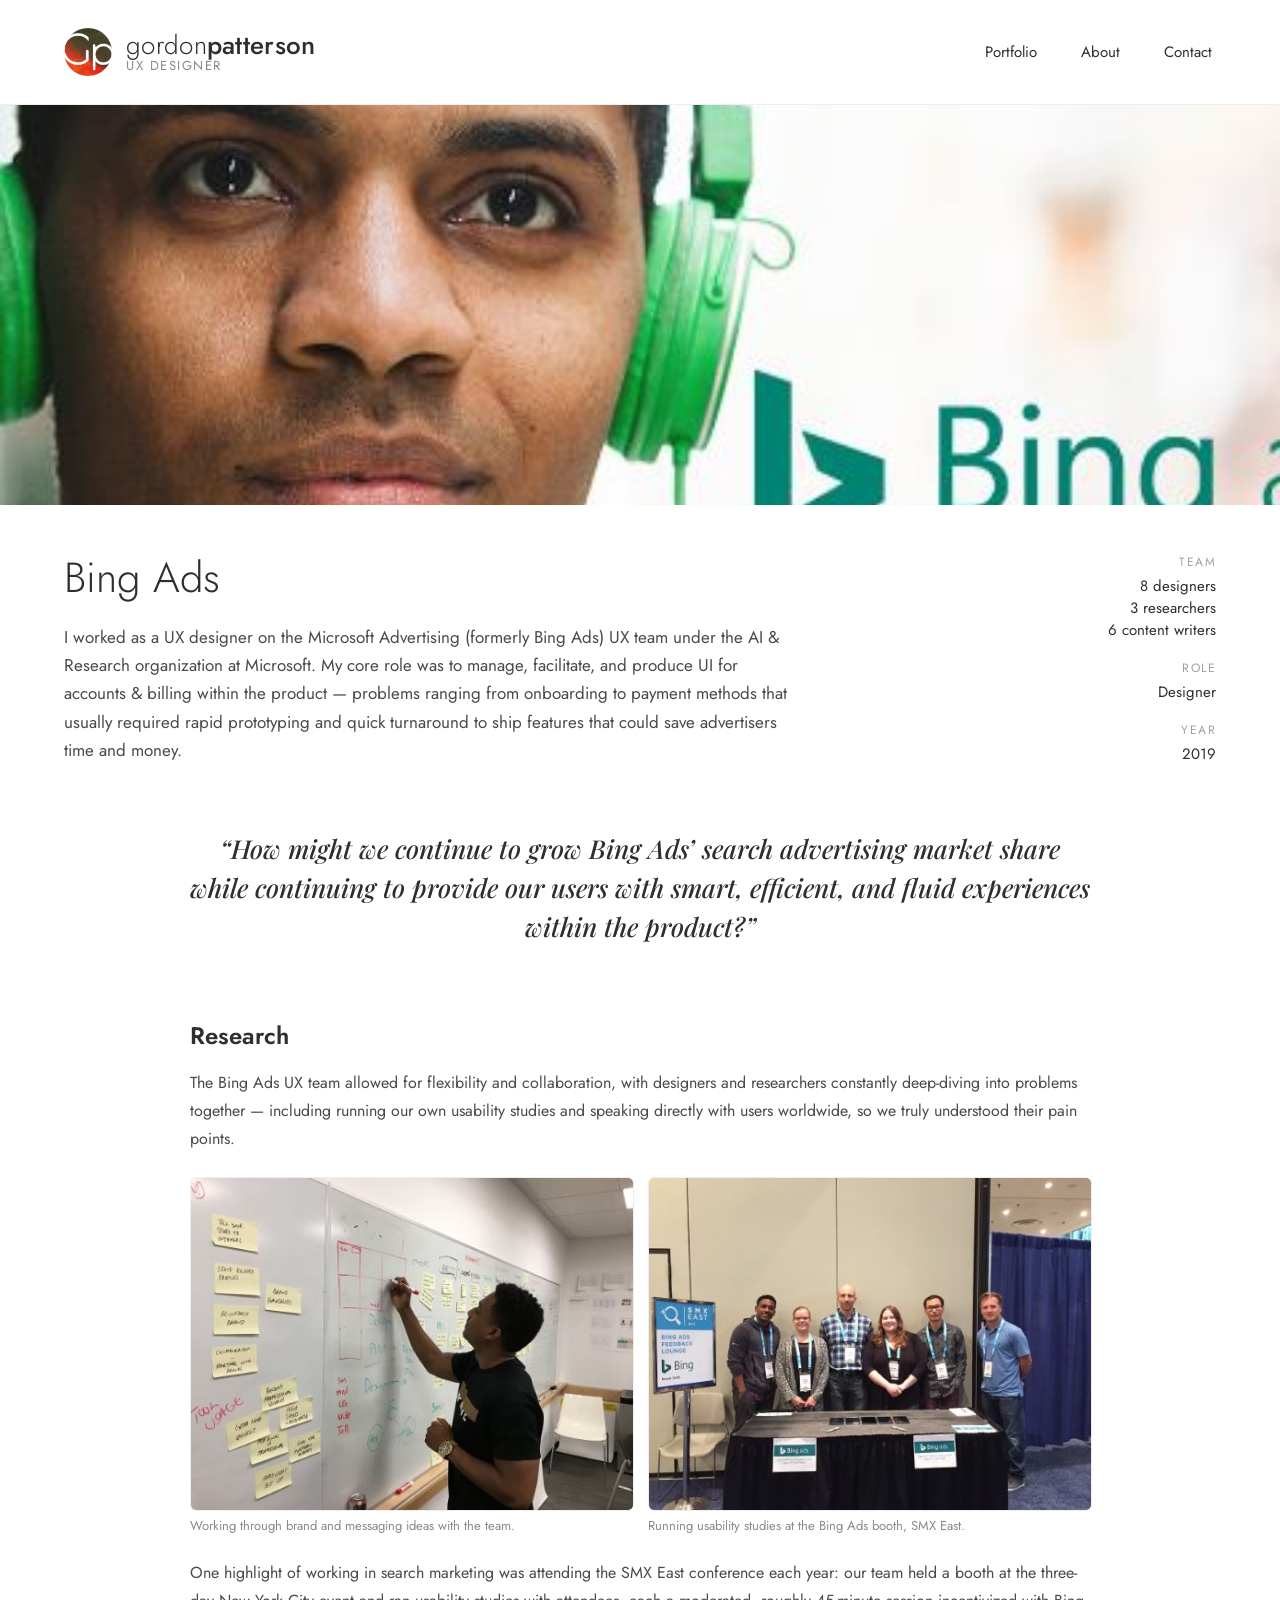
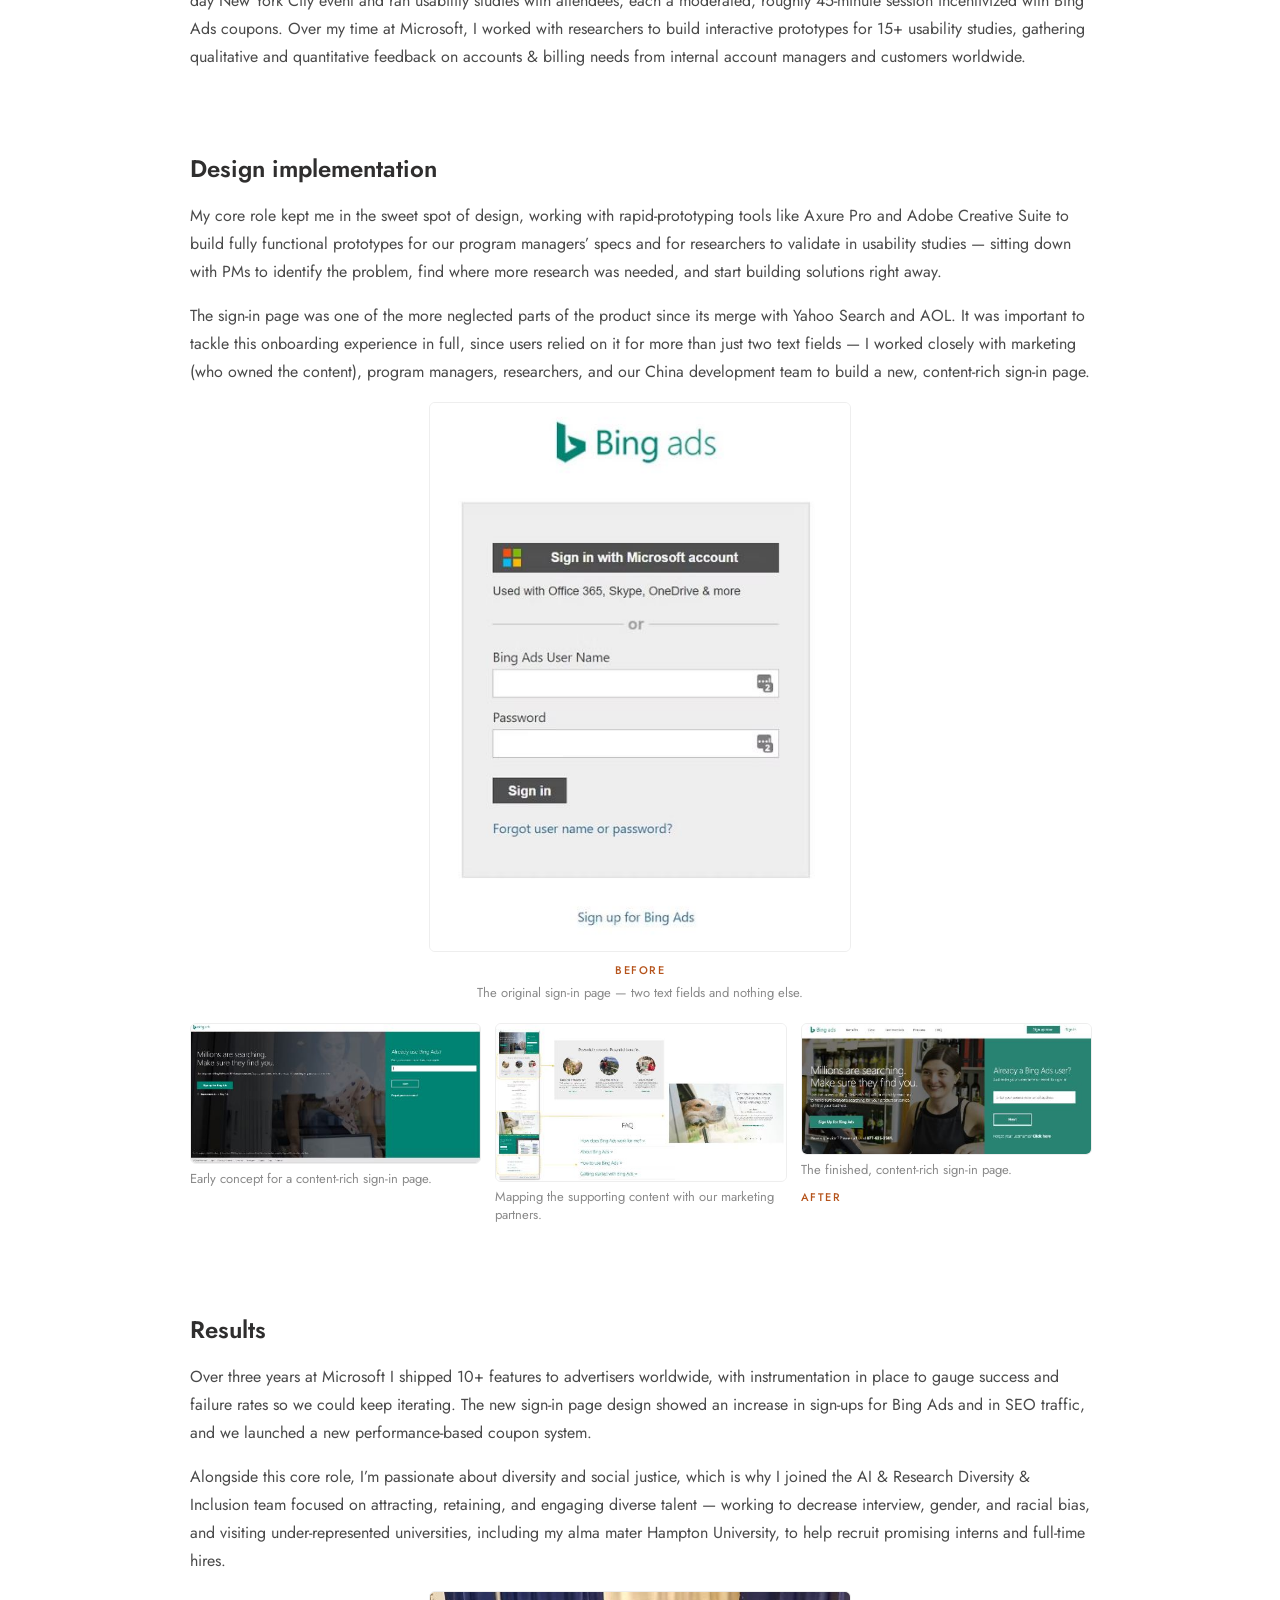
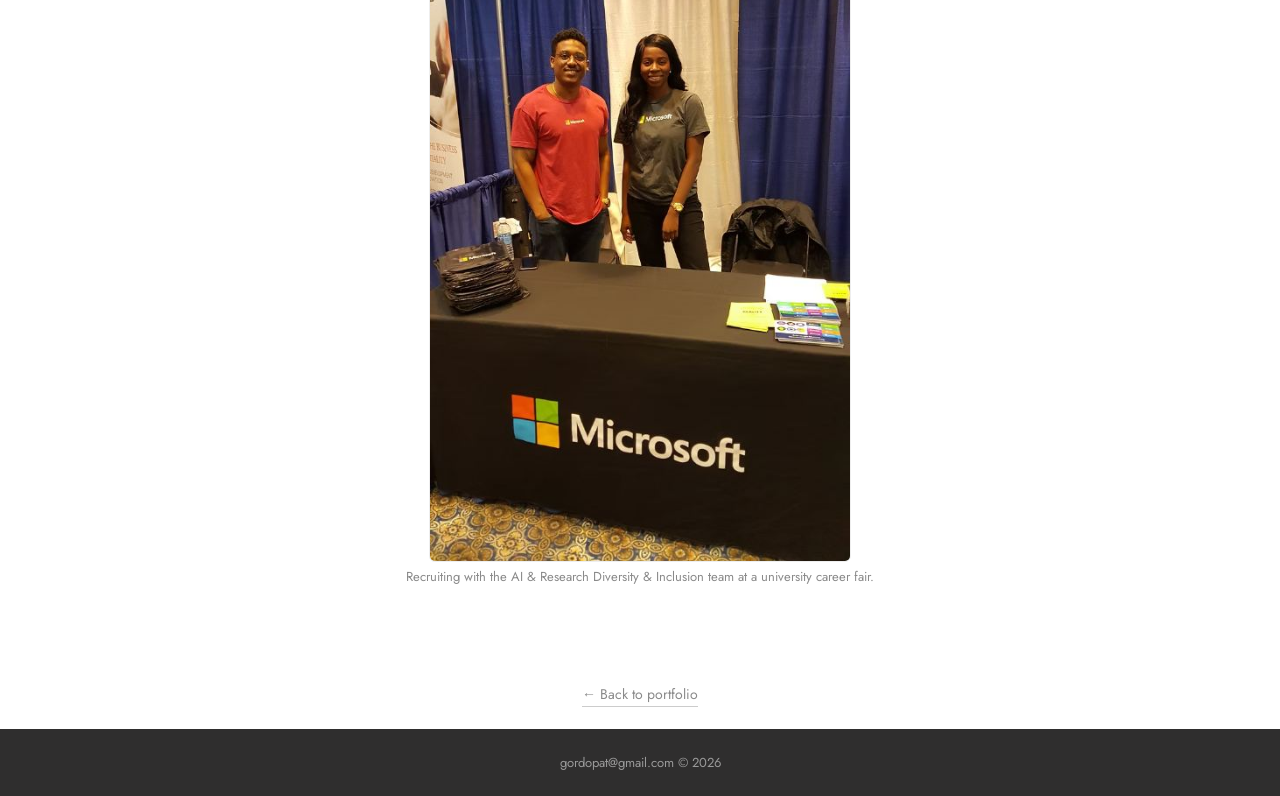
==== bing-ads.html @ 0599a37c "Initial static export of the portfolio from Claude Design Converts the 5 canvas artboards (homepage " ====
<!doctype html>
<html lang="en">
<head>
<meta charset="utf-8">
<meta name="viewport" content="width=device-width, initial-scale=1">
<title>Bing Ads — Gordon Patterson</title>
<link rel="stylesheet" href="https://fonts.googleapis.com/css2?family=Playfair+Display:ital,wght@0,500;0,700;1,500&family=Jost:wght@300;400;500;600&display=swap">
<link rel="stylesheet" href="styles.css">
</head>
<body>
<div style="width: 100%; min-height: 100vh; box-sizing: border-box; font-family: 'Jost', sans-serif; color: #2f2e2e; background: #ffffff; display: flex; flex-direction: column;">

  <!-- HEADER -->
  <header style="position: sticky; top: 0; z-index: 10; background: #ffffff; border-bottom: 1px solid #eeeeee; display: flex; align-items: center; justify-content: space-between; padding: 20px 64px; flex-wrap: wrap; gap: 16px;">
    <a href="index.html" style="display: flex; align-items: center; gap: 14px;">
      <img src="assets/logo.png" alt="Gordon Patterson logo mark" style="width: 48px; height: 48px; border-radius: 50%; border: none;">
      <span style="display: flex; flex-direction: column; line-height: 1.1;">
        <span style="font-size: 26px; font-weight: 300; letter-spacing: 0.3px;"><span style="font-weight:300;">gordon</span><span style="font-weight:500;">patterson</span></span>
        <span style="font-size: 13px; color: #8a8a8a; letter-spacing: 1.5px; text-transform: uppercase;">UX Designer</span>
      </span>
    </a>
    <nav aria-label="Primary" style="display: flex; align-items: center; gap: 36px; flex-wrap: wrap;">
      <a href="index.html#portfolio" style="font-size: 15px; padding: 10px 4px; min-height: 44px; display: flex; align-items: center;">Portfolio</a>
      <a href="index.html#about" style="font-size: 15px; padding: 10px 4px; min-height: 44px; display: flex; align-items: center;">About</a>
      <a href="index.html#contact" style="font-size: 15px; padding: 10px 4px; min-height: 44px; display: flex; align-items: center;">Contact</a>
    </nav>
  </header>

  <main>
    <!-- HERO -->
    <div style="width: 100%; aspect-ratio: 16/5; overflow: hidden;">
      <img src="assets/bingads-banner.jpg" alt="" style="width: 100%; height: 100%; object-fit: cover; display: block;">
    </div>

    <!-- TITLE + FACTS -->
    <section style="padding: 48px 64px 24px; max-width: 1200px; margin: 0 auto; display: grid; grid-template-columns: 2fr 1fr; gap: 48px;" class="split">
      <div>
        <h1 style="font-weight: 300; font-size: 42px; line-height: 1.2; margin: 0 0 20px;">Bing Ads</h1>
        <p style="font-size: 17px; line-height: 1.65; color: #4a4a4a; margin: 0;">I worked as a UX designer on the Microsoft Advertising (formerly Bing Ads) UX team under the AI &amp; Research organization at Microsoft. My core role was to manage, facilitate, and produce UI for accounts &amp; billing within the product &mdash; problems ranging from onboarding to payment methods that usually required rapid prototyping and quick turnaround to ship features that could save advertisers time and money.</p>
      </div>
      <dl style="text-align: right; margin: 0; display: flex; flex-direction: column; gap: 18px;">
        <div>
          <dt style="font-size: 12px; letter-spacing: 1.5px; text-transform: uppercase; color: #a0a09f;">Team</dt>
          <dd style="margin: 4px 0 0; font-size: 15px;">8 designers<br>3 researchers<br>6 content writers</dd>
        </div>
        <div>
          <dt style="font-size: 12px; letter-spacing: 1.5px; text-transform: uppercase; color: #a0a09f;">Role</dt>
          <dd style="margin: 4px 0 0; font-size: 15px;">Designer</dd>
        </div>
        <div>
          <dt style="font-size: 12px; letter-spacing: 1.5px; text-transform: uppercase; color: #a0a09f;">Year</dt>
          <dd style="margin: 4px 0 0; font-size: 15px;">2019</dd>
        </div>
      </dl>
    </section>

    <!-- HOW MIGHT WE -->
    <section style="padding: 40px 64px; max-width: 900px; margin: 0 auto; text-align: center;">
      <p style="font-family: 'Playfair Display', serif; font-style: italic; font-weight: 500; font-size: 26px; line-height: 1.5; color: #2f2e2e; margin: 0;">&ldquo;How might we continue to grow Bing Ads&rsquo; search advertising market share while continuing to provide our users with smart, efficient, and fluid experiences within the product?&rdquo;</p>
    </section>

    <!-- RESEARCH -->
    <section style="padding: 32px 64px; max-width: 900px; margin: 0 auto;">
      <h2 style="font-size: 24px; font-weight: 600; margin: 0 0 16px;">Research</h2>
      <p style="font-size: 16px; line-height: 1.75; color: #4a4a4a; margin: 0 0 16px;">The Bing Ads UX team allowed for flexibility and collaboration, with designers and researchers constantly deep-diving into problems together &mdash; including running our own usability studies and speaking directly with users worldwide, so we truly understood their pain points.</p>

      <div class="gal gal-2">
        <figure>
          <img src="assets/ba2.jpg" alt="Brainstorming brand and messaging ideas on a whiteboard, gridding out concepts alongside sticky notes of supporting research.">
          <figcaption>Working through brand and messaging ideas with the team.</figcaption>
        </figure>
        <figure>
          <img src="assets/ba3.jpg" alt="The Bing Ads team standing at their feedback lounge booth at the SMX East conference in New York City.">
          <figcaption>Running usability studies at the Bing Ads booth, SMX East.</figcaption>
        </figure>
      </div>

      <p style="font-size: 16px; line-height: 1.75; color: #4a4a4a; margin: 24px 0 16px;">One highlight of working in search marketing was attending the SMX East conference each year: our team held a booth at the three-day New York City event and ran usability studies with attendees, each a moderated, roughly 45-minute session incentivized with Bing Ads coupons. Over my time at Microsoft, I worked with researchers to build interactive prototypes for 15+ usability studies, gathering qualitative and quantitative feedback on accounts &amp; billing needs from internal account managers and customers worldwide.</p>
    </section>

    <!-- DESIGN IMPLEMENTATION -->
    <section style="padding: 32px 64px; max-width: 900px; margin: 0 auto;">
      <h2 style="font-size: 24px; font-weight: 600; margin: 0 0 16px;">Design implementation</h2>
      <p style="font-size: 16px; line-height: 1.75; color: #4a4a4a; margin: 0 0 16px;">My core role kept me in the sweet spot of design, working with rapid-prototyping tools like Axure Pro and Adobe Creative Suite to build fully functional prototypes for our program managers&rsquo; specs and for researchers to validate in usability studies &mdash; sitting down with PMs to identify the problem, find where more research was needed, and start building solutions right away.</p>

      <p style="font-size: 16px; line-height: 1.75; color: #4a4a4a; margin: 0 0 16px;">The sign-in page was one of the more neglected parts of the product since its merge with Yahoo Search and AOL. It was important to tackle this onboarding experience in full, since users relied on it for more than just two text fields &mdash; I worked closely with marketing (who owned the content), program managers, researchers, and our China development team to build a new, content-rich sign-in page.</p>

      <figure>
        <img src="assets/ba4.jpg" alt="The old Bing Ads sign-in page: a plain gray box with a Microsoft account button and separate username and password fields, no supporting content." style="max-width: 420px; margin: 0 auto; display: block;">
        <p class="baLabel" style="text-align: center; margin-top: 10px;">Before</p>
        <figcaption style="text-align: center;">The original sign-in page &mdash; two text fields and nothing else.</figcaption>
      </figure>

      <div class="gal gal-3" style="margin-top: 20px;">
        <figure>
          <img src="assets/ba5.jpg" alt="An early concept for the new sign-in page, split into a headline and photo on the left and a sign-in form on the right.">
          <figcaption>Early concept for a content-rich sign-in page.</figcaption>
        </figure>
        <figure>
          <img src="assets/ba6.jpg" alt="A content map connecting the sign-in page to supporting marketing material: benefit callouts, an FAQ section, and a customer testimonial.">
          <figcaption>Mapping the supporting content with our marketing partners.</figcaption>
        </figure>
        <figure>
          <img src="assets/ba7.jpg" alt="The finished new sign-in page, with a headline, product photo, benefits navigation, and a sign-in form alongside a sign-up call to action.">
          <figcaption>The finished, content-rich sign-in page.</figcaption>
          <p class="baLabel" style="margin-top: 10px;">After</p>
        </figure>
      </div>
    </section>

    <!-- RESULTS -->
    <section style="padding: 32px 64px 72px; max-width: 900px; margin: 0 auto;">
      <h2 style="font-size: 24px; font-weight: 600; margin: 0 0 16px;">Results</h2>
      <p style="font-size: 16px; line-height: 1.75; color: #4a4a4a; margin: 0 0 16px;">Over three years at Microsoft I shipped 10+ features to advertisers worldwide, with instrumentation in place to gauge success and failure rates so we could keep iterating. The new sign-in page design showed an increase in sign-ups for Bing Ads and in SEO traffic, and we launched a new performance-based coupon system.</p>
      <p style="font-size: 16px; line-height: 1.75; color: #4a4a4a; margin: 0 0 16px;">Alongside this core role, I&rsquo;m passionate about diversity and social justice, which is why I joined the AI &amp; Research Diversity &amp; Inclusion team focused on attracting, retaining, and engaging diverse talent &mdash; working to decrease interview, gender, and racial bias, and visiting under-represented universities, including my alma mater Hampton University, to help recruit promising interns and full-time hires.</p>

      <figure>
        <img src="assets/ba8.jpg" alt="Two members of the Diversity and Inclusion recruiting team at a Microsoft-branded table during a university recruiting event." style="max-width: 420px; margin: 0 auto; display: block;">
        <figcaption style="text-align: center;">Recruiting with the AI &amp; Research Diversity &amp; Inclusion team at a university career fair.</figcaption>
      </figure>
    </section>

    <div style="padding: 24px 64px; text-align: center;">
      <a href="index.html#portfolio" style="font-size: 14px; color: #8a8a8a; border-bottom: 1px solid #cccccc; padding-bottom: 2px;">&larr; Back to portfolio</a>
    </div>
  </main>

  <footer style="background: #2f2e2e; color: #9a9a9a; padding: 24px 64px; text-align: center; font-size: 13px;">
    gordopat@gmail.com &copy; 2026
  </footer>

</div>
</body>
</html>
---- styles.css ----
:root {
  --accent: #b6541c;
}

body {
  margin: 0;
  font-family: 'Jost', sans-serif;
  color: #2f2e2e;
  background: #ffffff;
}

a {
  color: inherit;
  text-decoration: none;
}

a:hover {
  color: var(--accent);
}

.sr-only {
  position: absolute;
  width: 1px;
  height: 1px;
  padding: 0;
  margin: -1px;
  overflow: hidden;
  clip: rect(0, 0, 0, 0);
  white-space: nowrap;
  border: 0;
}

.skip-link {
  position: absolute;
  left: 12px;
  top: -60px;
  background: #ffffff;
  color: #2f2e2e;
  padding: 10px 18px;
  border-radius: 6px;
  font-family: 'Jost', sans-serif;
  font-size: 14px;
  z-index: 100;
  transition: top 0.15s ease;
  border: 2px solid var(--accent);
}

.skip-link:focus {
  top: 12px;
}

a:focus-visible,
button:focus-visible,
input:focus-visible,
textarea:focus-visible {
  outline: 3px solid var(--accent);
  outline-offset: 2px;
  border-radius: 2px;
}

.proj-card {
  transition: transform 0.2s ease, box-shadow 0.2s ease;
}

.proj-card:hover,
.proj-card:focus-within {
  transform: translateY(-3px);
  box-shadow: 0 10px 22px rgba(0, 0, 0, 0.15);
}

input,
textarea {
  font-family: 'Jost', sans-serif;
}

::placeholder {
  color: #9a9a9a;
  opacity: 1;
}

ul.results li {
  margin-bottom: 10px;
}

figure {
  margin: 0;
}

figure img {
  width: 100%;
  height: auto;
  display: block;
  border-radius: 6px;
  border: 1px solid #eee;
}

figcaption {
  font-size: 13px;
  color: #8a8a8a;
  margin-top: 6px;
  line-height: 1.4;
}

.gal {
  display: grid;
  gap: 16px;
  margin: 24px 0;
  align-items: start;
}

.gal-2 {
  grid-template-columns: 1fr 1fr;
}

.gal-3 {
  grid-template-columns: 1fr 1fr 1fr;
}

.baLabel {
  font-size: 11px;
  letter-spacing: 1.5px;
  text-transform: uppercase;
  color: var(--accent);
  font-weight: 500;
  margin: 0 0 6px;
}

@media (max-width: 860px) {
  .grid-2,
  .split,
  .gal-2,
  .gal-3 {
    grid-template-columns: minmax(0, 1fr) !important;
  }
}
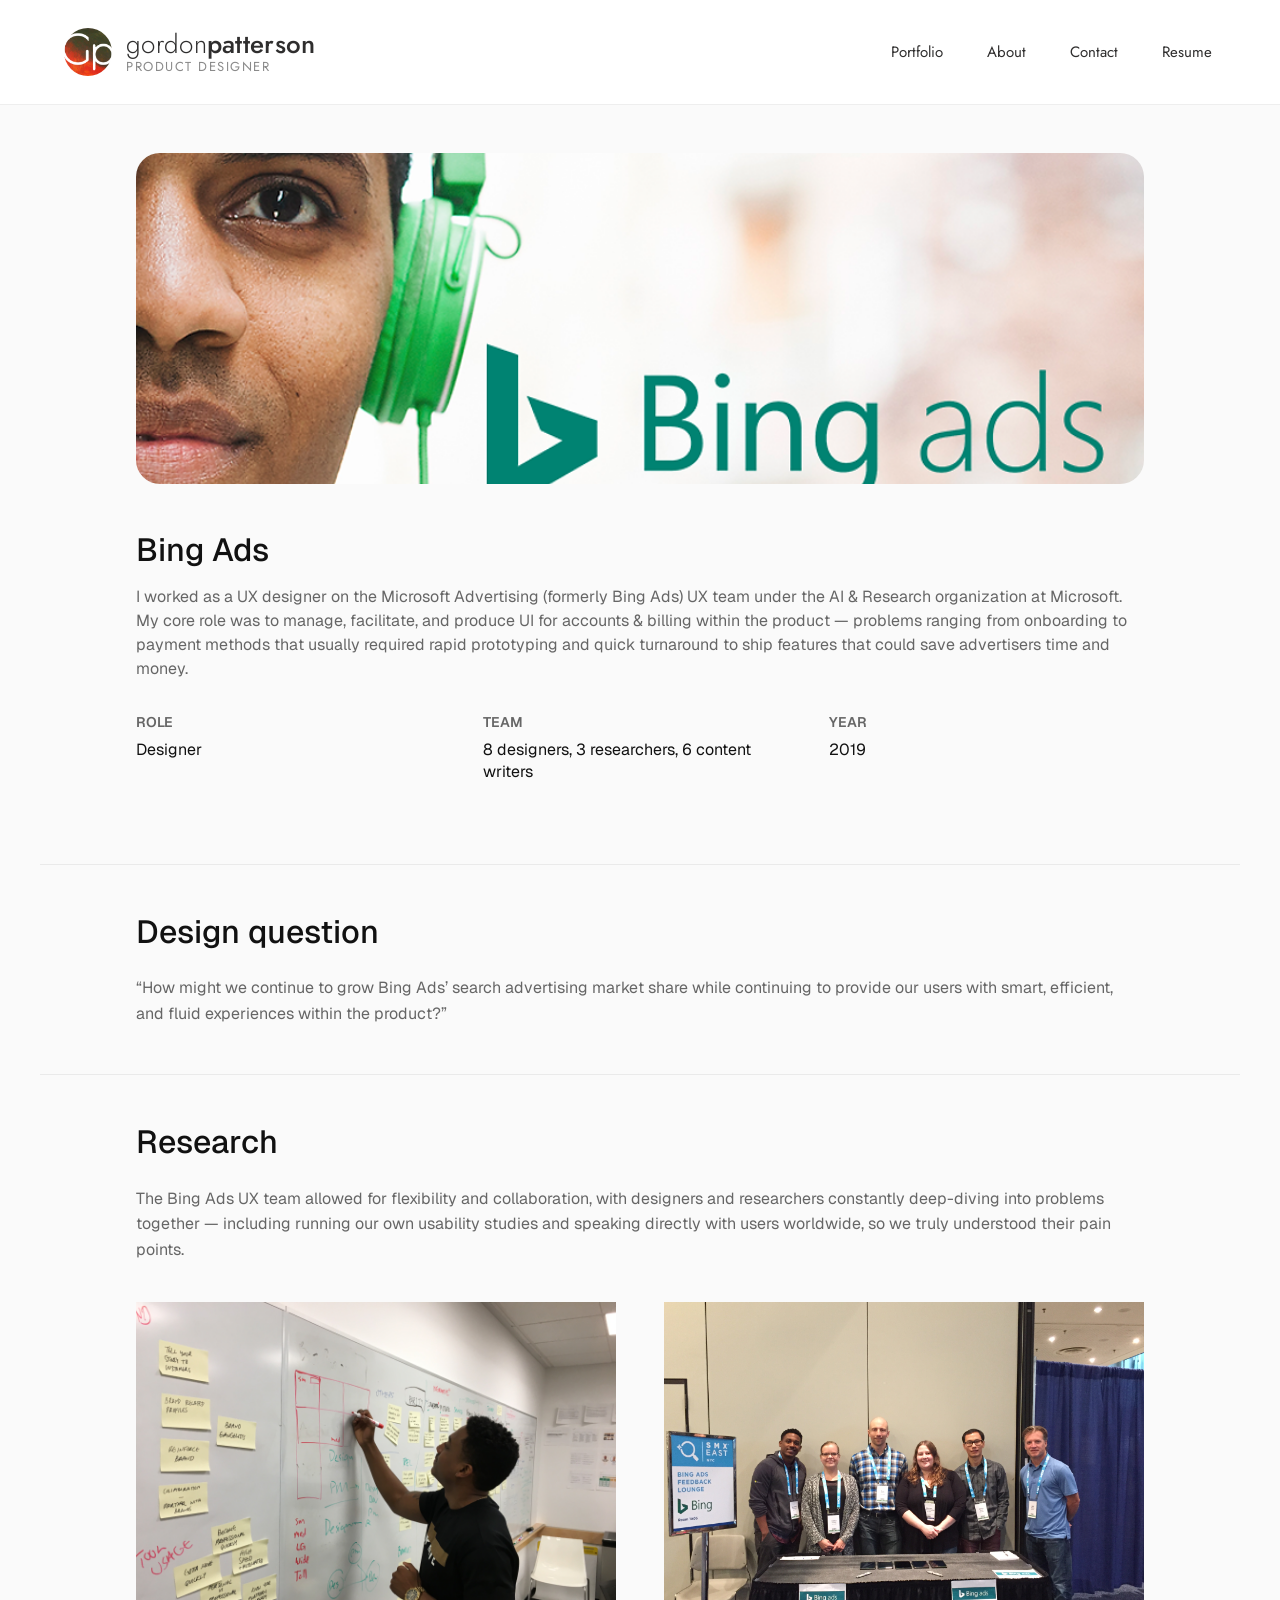
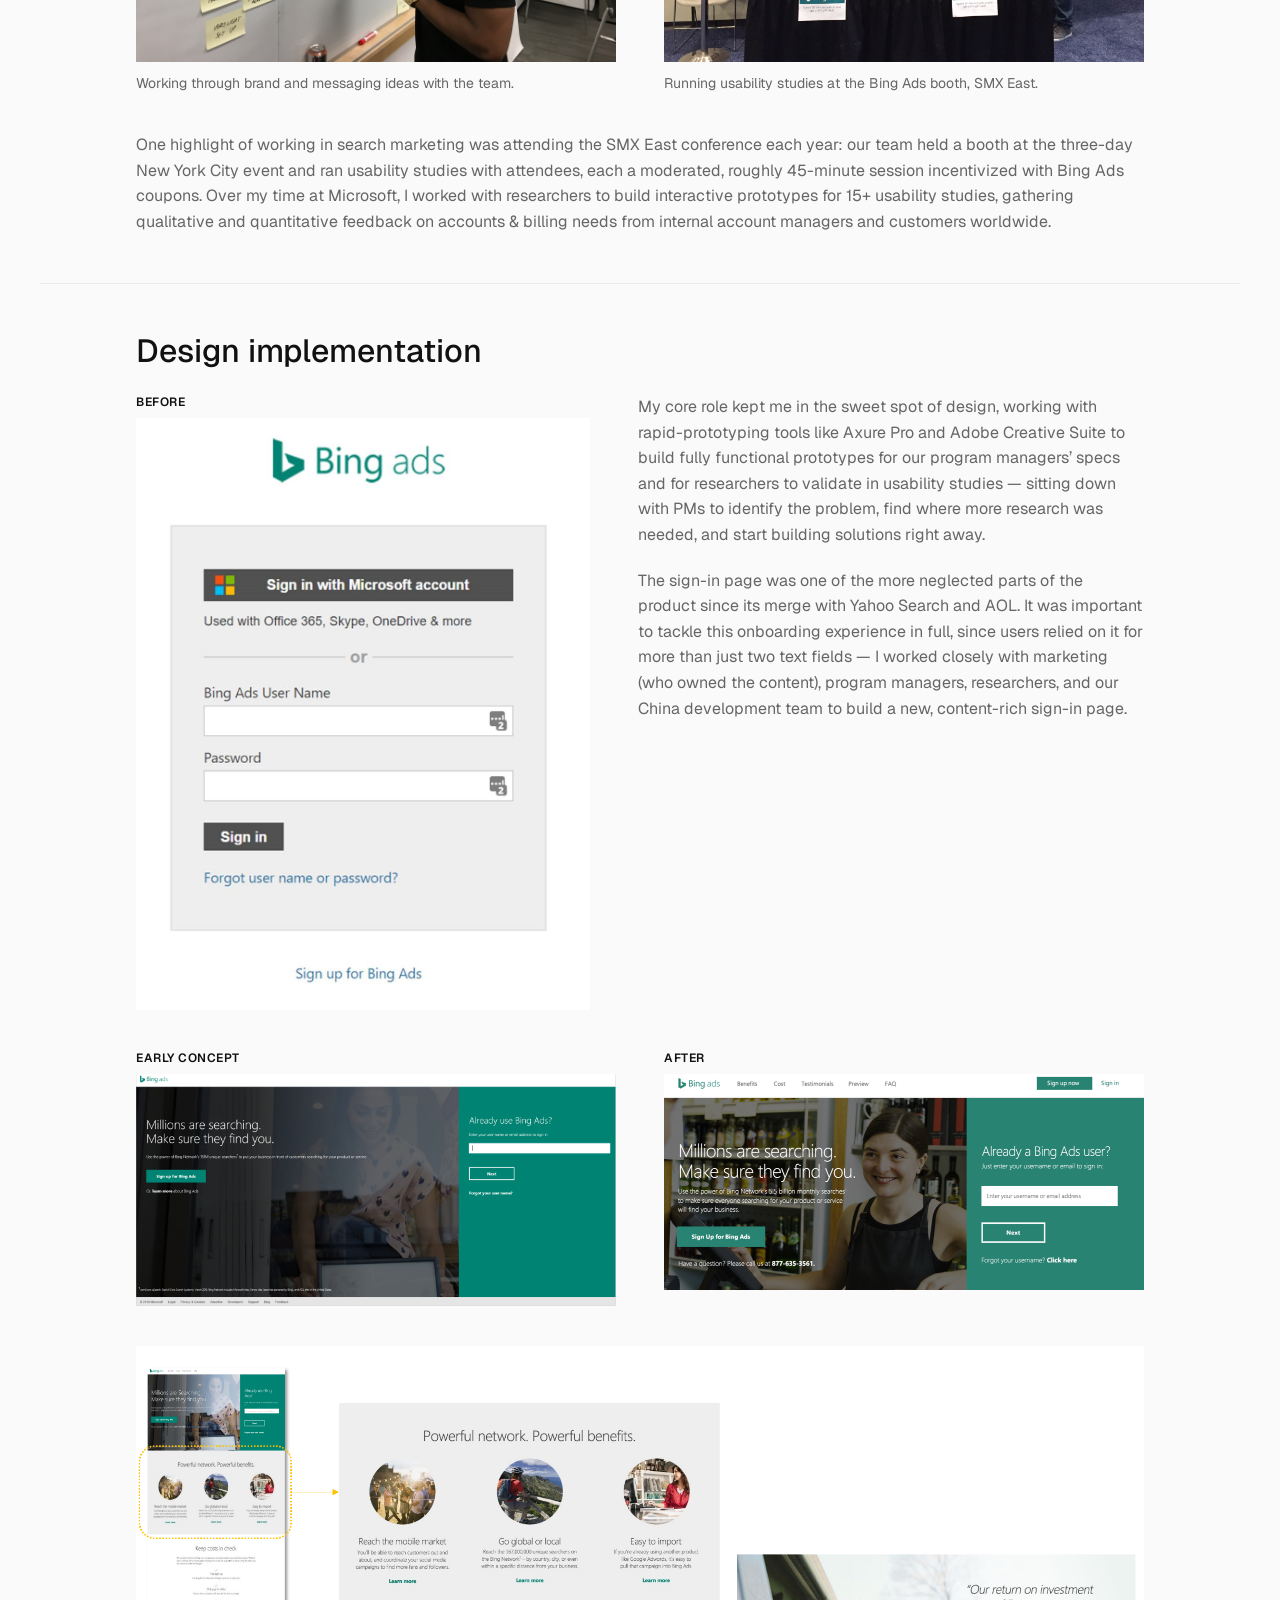
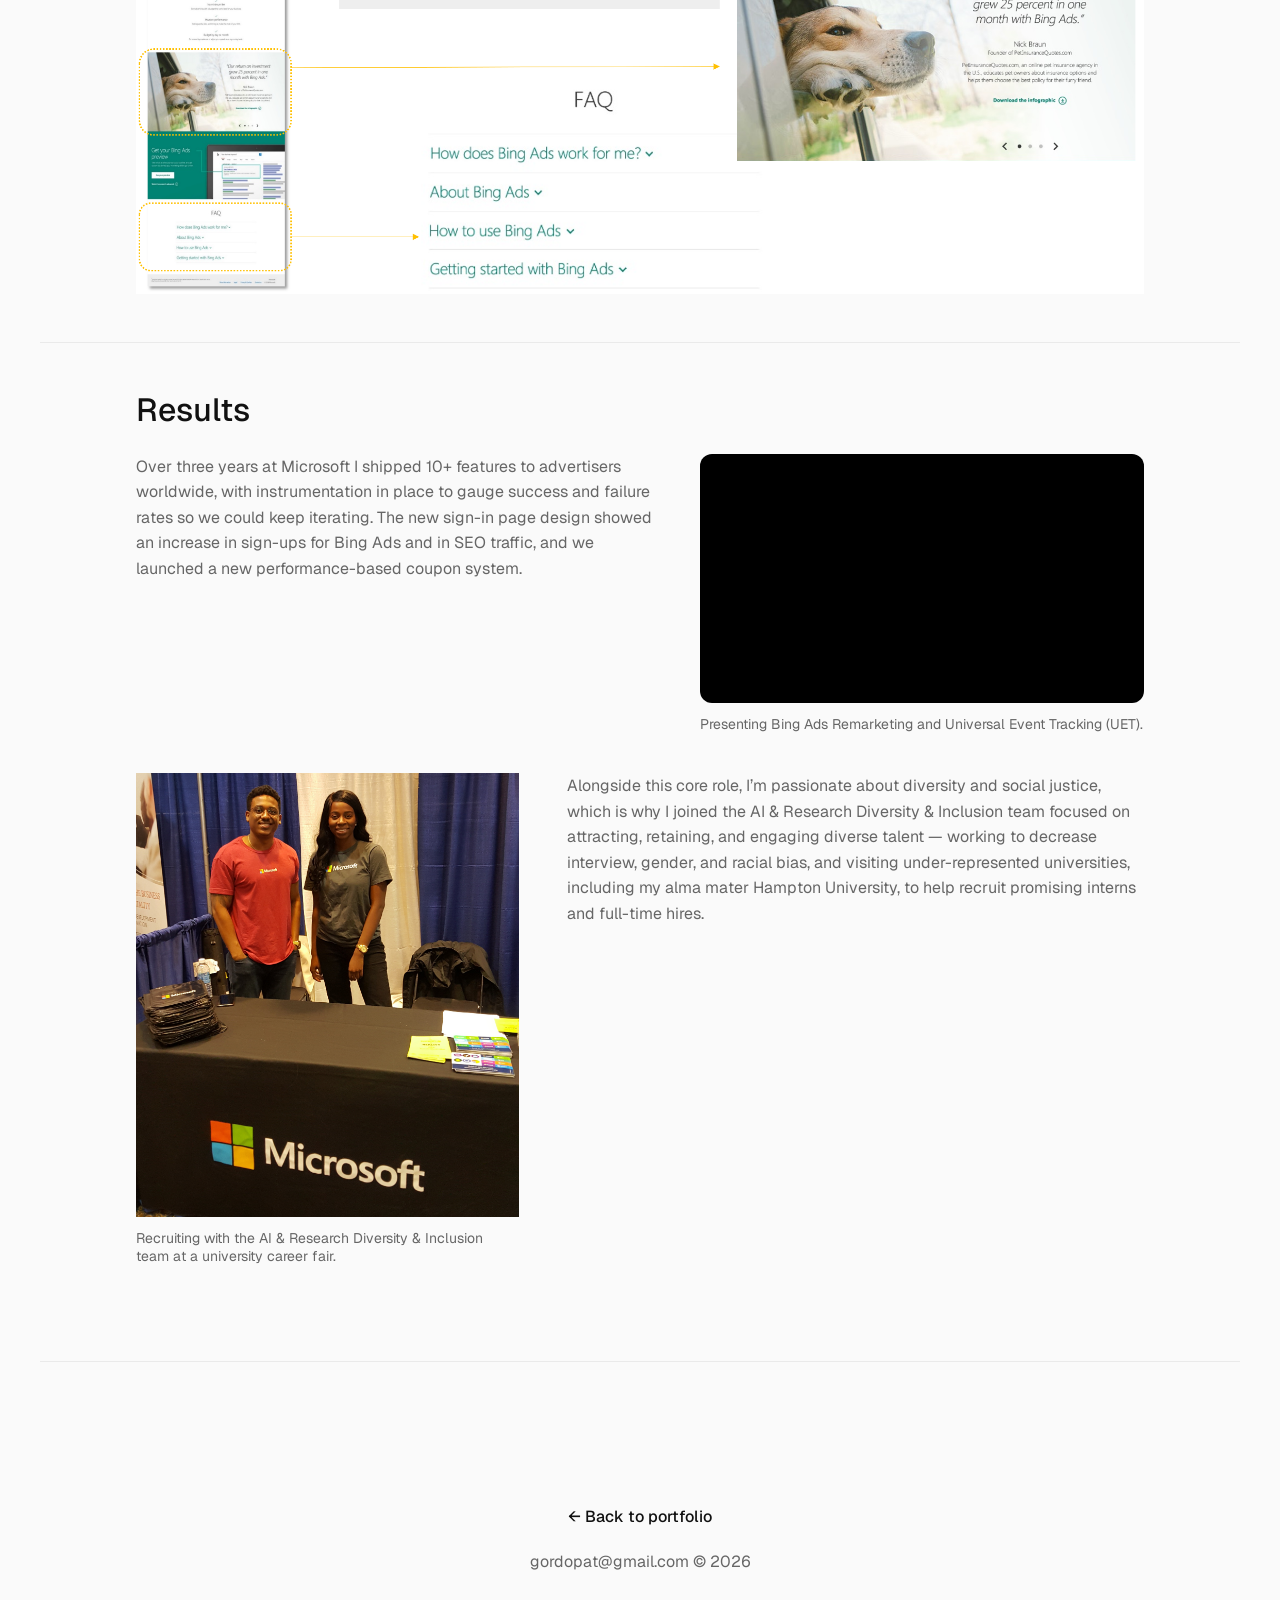
==== commit 773588ad: "Add Reddit Ads Business Manager case study and polish site - New reddit-ads.html case study, built f" ====
--- a/bing-ads.html
+++ b/bing-ads.html
@@ -4,131 +4,236 @@
 <meta charset="utf-8">
 <meta name="viewport" content="width=device-width, initial-scale=1">
 <title>Bing Ads — Gordon Patterson</title>
-<link rel="stylesheet" href="https://fonts.googleapis.com/css2?family=Playfair+Display:ital,wght@0,500;0,700;1,500&family=Jost:wght@300;400;500;600&display=swap">
-<link rel="stylesheet" href="styles.css">
+<link rel="icon" href="assets/favicon.ico" sizes="any">
+<link rel="icon" type="image/png" sizes="32x32" href="assets/favicon-32x32.png">
+<link rel="icon" type="image/png" sizes="16x16" href="assets/favicon-16x16.png">
+<link rel="apple-touch-icon" sizes="180x180" href="assets/apple-touch-icon.png">
+<link rel="preconnect" href="https://fonts.googleapis.com">
+<link rel="preconnect" href="https://fonts.gstatic.com" crossorigin>
+<link rel="stylesheet" href="https://fonts.googleapis.com/css2?family=Jost:wght@300;400;500;600&display=swap">
+<link rel="stylesheet" href="https://fonts.googleapis.com/css2?family=Geist:wght@400;500;600&display=swap">
+<script src="reveal.js" defer></script>
+<style>
+  :root {
+    --ink: #111111;
+    --body: #666666;
+    --line: #eaeaea;
+    --bg: #fafafa;
+  }
+  * { box-sizing: border-box; }
+  body {
+    margin: 0;
+    font-family: 'Geist', -apple-system, BlinkMacSystemFont, 'Segoe UI', sans-serif;
+    background: var(--bg);
+    color: var(--ink);
+  }
+  a { color: inherit; text-decoration: none; }
+  img { max-width: 100%; display: block; }
+
+  /* HERO */
+  .hero { display: flex; flex-direction: column; gap: 48px; max-width: 1200px; margin: 0 auto; padding: 48px 96px 0; }
+  .hero-banner { position: relative; width: 100%; aspect-ratio: 1200 / 394; border-radius: 24px; overflow: hidden; }
+  .hero-banner img { position: absolute; left: 0; top: -41.74%; width: 100%; height: 180%; max-width: none; }
+  .hero-text h1 { font-size: 32px; font-weight: 500; line-height: 1.15; margin: 0 0 16px; color: var(--ink); }
+  .hero-text p { font-size: 16px; font-weight: 400; line-height: 1.5; color: var(--body); margin: 0; }
+
+  /* METADATA */
+  .metadata { max-width: 1200px; margin: 0 auto; padding: 32px 96px; display: flex; flex-wrap: wrap; gap: 32px; }
+  .meta-item { flex: 1 1 200px; display: flex; flex-direction: column; gap: 8px; }
+  .meta-item .label { font-size: 14px; font-weight: 600; text-transform: uppercase; color: var(--body); }
+  .meta-item .value { font-size: 16px; font-weight: 400; line-height: 1.4; color: var(--ink); }
+
+  /* DIVIDER */
+  .divider { height: 1px; background: var(--line); max-width: 1200px; margin: 48px auto; }
+
+  /* SECTIONS */
+  .section { display: flex; flex-direction: column; gap: 24px; max-width: 1200px; margin: 0 auto; padding: 0 96px; }
+  .section-heading h2 { font-size: 32px; font-weight: 500; line-height: 1.2; margin: 0; color: var(--ink); }
+  .section-content { width: 100%; display: flex; flex-direction: column; gap: 40px; }
+  .section-content p { font-size: 16px; line-height: 1.6; color: var(--body); margin: 0; }
+  .section-content ul { font-size: 16px; line-height: 1.6; color: var(--body); margin: 0; padding-left: 20px; display: flex; flex-direction: column; gap: 8px; }
+
+  figure { margin: 0; }
+  figure img { width: 100%; height: auto; display: block; }
+  figcaption { font-size: 14px; color: var(--body); margin-top: 12px; }
+  .img-label { font-size: 12px; font-weight: 600; text-transform: uppercase; letter-spacing: 0.5px; color: var(--ink); margin-bottom: 8px; }
+
+  /* generic row helpers reused across sections */
+  .img-pair { display: flex; gap: 48px; align-items: flex-start; }
+  .img-pair > figure { flex: 1 1 0; min-width: 0; }
+  .img-pair.gallery-3 > figure { flex: 1 1 0; }
+  .text-img-row { display: flex; gap: 48px; align-items: flex-start; }
+  .text-img-row > p { flex: 1 1 0; min-width: 0; margin: 0; }
+  .text-img-row > figure { flex: 0 0 38%; }
+  .icon-row { display: flex; align-items: center; gap: 24px; }
+  .icon-row img { width: 120px; height: 120px; border-radius: 20px; border: 1px solid var(--line); flex-shrink: 0; }
+  .icon-row p { font-size: 14px; color: var(--body); line-height: 1.6; margin: 0; }
+
+  .video-embed { position: relative; width: 100%; padding-top: 56.25%; border-radius: 12px; overflow: hidden; background: #000; }
+  .video-embed iframe { position: absolute; inset: 0; width: 100%; height: 100%; border: 0; }
+
+  /* FOOTER */
+  .footer { max-width: 1200px; margin: 0 auto; padding: 96px 96px 48px; display: flex; flex-direction: column; gap: 40px; }
+  .footer-row { display: flex; flex-direction: column; align-items: center; gap: 24px; text-align: center; }
+  .footer-row .back-link { font-size: 16px; font-weight: 500; color: var(--ink); }
+  .footer-row .copyright { font-size: 16px; color: var(--body); }
+
+  @media (max-width: 960px) {
+    .hero, .metadata, .section, .footer { padding-left: 32px; padding-right: 32px; }
+    .hero-text h1 { font-size: 28px; }
+    .img-pair, .text-img-row { flex-direction: column; }
+    .text-img-row > figure { flex: 1 1 auto; width: 100%; }
+  }
+  @media (max-width: 600px) {
+    .metadata { flex-direction: column; }
+    .meta-item { flex: 0 1 auto; }
+  }
+  [data-reveal] { opacity: 0; transform: translateY(18px); transition: opacity 0.6s ease, transform 0.6s ease; }
+  [data-reveal].is-visible { opacity: 1; transform: translateY(0); }
+  @media (prefers-reduced-motion: reduce) {
+    [data-reveal] { opacity: 1; transform: none; transition: none; }
+  }
+</style>
 </head>
 <body>
-<div style="width: 100%; min-height: 100vh; box-sizing: border-box; font-family: 'Jost', sans-serif; color: #2f2e2e; background: #ffffff; display: flex; flex-direction: column;">
-
-  <!-- HEADER -->
-  <header style="position: sticky; top: 0; z-index: 10; background: #ffffff; border-bottom: 1px solid #eeeeee; display: flex; align-items: center; justify-content: space-between; padding: 20px 64px; flex-wrap: wrap; gap: 16px;">
-    <a href="index.html" style="display: flex; align-items: center; gap: 14px;">
-      <img src="assets/logo.png" alt="Gordon Patterson logo mark" style="width: 48px; height: 48px; border-radius: 50%; border: none;">
-      <span style="display: flex; flex-direction: column; line-height: 1.1;">
-        <span style="font-size: 26px; font-weight: 300; letter-spacing: 0.3px;"><span style="font-weight:300;">gordon</span><span style="font-weight:500;">patterson</span></span>
-        <span style="font-size: 13px; color: #8a8a8a; letter-spacing: 1.5px; text-transform: uppercase;">UX Designer</span>
-      </span>
-    </a>
-    <nav aria-label="Primary" style="display: flex; align-items: center; gap: 36px; flex-wrap: wrap;">
-      <a href="index.html#portfolio" style="font-size: 15px; padding: 10px 4px; min-height: 44px; display: flex; align-items: center;">Portfolio</a>
-      <a href="index.html#about" style="font-size: 15px; padding: 10px 4px; min-height: 44px; display: flex; align-items: center;">About</a>
-      <a href="index.html#contact" style="font-size: 15px; padding: 10px 4px; min-height: 44px; display: flex; align-items: center;">Contact</a>
-    </nav>
-  </header>
-
-  <main>
-    <!-- HERO -->
-    <div style="width: 100%; aspect-ratio: 16/5; overflow: hidden;">
-      <img src="assets/bingads-banner.jpg" alt="" style="width: 100%; height: 100%; object-fit: cover; display: block;">
-    </div>
-
-    <!-- TITLE + FACTS -->
-    <section style="padding: 48px 64px 24px; max-width: 1200px; margin: 0 auto; display: grid; grid-template-columns: 2fr 1fr; gap: 48px;" class="split">
-      <div>
-        <h1 style="font-weight: 300; font-size: 42px; line-height: 1.2; margin: 0 0 20px;">Bing Ads</h1>
-        <p style="font-size: 17px; line-height: 1.65; color: #4a4a4a; margin: 0;">I worked as a UX designer on the Microsoft Advertising (formerly Bing Ads) UX team under the AI &amp; Research organization at Microsoft. My core role was to manage, facilitate, and produce UI for accounts &amp; billing within the product &mdash; problems ranging from onboarding to payment methods that usually required rapid prototyping and quick turnaround to ship features that could save advertisers time and money.</p>
-      </div>
-      <dl style="text-align: right; margin: 0; display: flex; flex-direction: column; gap: 18px;">
-        <div>
-          <dt style="font-size: 12px; letter-spacing: 1.5px; text-transform: uppercase; color: #a0a09f;">Team</dt>
-          <dd style="margin: 4px 0 0; font-size: 15px;">8 designers<br>3 researchers<br>6 content writers</dd>
+
+<header style="position: sticky; top: 0; z-index: 10; background: #ffffff; border-bottom: 1px solid #eeeeee; display: flex; align-items: center; justify-content: space-between; padding: 20px 64px; flex-wrap: wrap; gap: 16px; font-family: 'Jost', sans-serif; color: #2f2e2e; box-sizing: content-box;">
+  <a href="index.html" style="display: flex; align-items: center; gap: 14px;">
+    <img src="assets/logo.png" alt="Gordon Patterson logo mark" style="width: 48px; height: 48px; border-radius: 50%; border: none;">
+    <span style="display: flex; flex-direction: column; line-height: 1.1;">
+      <span style="font-size: 26px; font-weight: 300; letter-spacing: 0.3px;"><span style="font-weight:300;">gordon</span><span style="font-weight:500;">patterson</span></span>
+      <span style="font-size: 13px; color: #8a8a8a; letter-spacing: 1.5px; text-transform: uppercase; margin-top: 2px;">Product Designer</span>
+    </span>
+  </a>
+  <nav aria-label="Primary" style="display: flex; align-items: center; gap: 12px 36px; flex-wrap: wrap;">
+    <a href="index.html#portfolio" style="font-size: 15px; padding: 10px 4px; min-height: 44px; display: flex; align-items: center; box-sizing: content-box;">Portfolio</a>
+    <a href="index.html#about" style="font-size: 15px; padding: 10px 4px; min-height: 44px; display: flex; align-items: center; box-sizing: content-box;">About</a>
+    <a href="index.html#contact" style="font-size: 15px; padding: 10px 4px; min-height: 44px; display: flex; align-items: center; box-sizing: content-box;">Contact</a>
+    <a href="assets/gordon-patterson-resume.pdf" style="font-size: 15px; padding: 10px 4px; min-height: 44px; display: flex; align-items: center; box-sizing: content-box;">Resume</a>
+  </nav>
+</header>
+
+<main>
+
+  <div class="hero">
+    <div class="hero-banner">
+      <img src="assets/bingads-banner.png" alt="">
+    </div>
+    <div class="hero-text">
+      <h1>Bing Ads</h1>
+      <p>I worked as a UX designer on the Microsoft Advertising (formerly Bing Ads) UX team under the AI &amp; Research organization at Microsoft. My core role was to manage, facilitate, and produce UI for accounts &amp; billing within the product &mdash; problems ranging from onboarding to payment methods that usually required rapid prototyping and quick turnaround to ship features that could save advertisers time and money.</p>
+    </div>
+  </div>
+
+  <div class="metadata">
+    <div class="meta-item">
+      <span class="label">Role</span>
+      <span class="value">Designer</span>
+    </div>
+    <div class="meta-item">
+      <span class="label">Team</span>
+      <span class="value">8 designers, 3 researchers, 6 content writers</span>
+    </div>
+    <div class="meta-item">
+      <span class="label">Year</span>
+      <span class="value">2019</span>
+    </div>
+  </div>
+
+  <div class="divider"></div>
+
+  <div class="section" data-reveal>
+    <div class="section-heading"><h2>Design question</h2></div>
+    <div class="section-content">
+      <p>&ldquo;How might we continue to grow Bing Ads&rsquo; search advertising market share while continuing to provide our users with smart, efficient, and fluid experiences within the product?&rdquo;</p>
+    </div>
+  </div>
+
+  <div class="divider"></div>
+
+  <div class="section" data-reveal>
+    <div class="section-heading"><h2>Research</h2></div>
+    <div class="section-content">
+      <p>The Bing Ads UX team allowed for flexibility and collaboration, with designers and researchers constantly deep-diving into problems together &mdash; including running our own usability studies and speaking directly with users worldwide, so we truly understood their pain points.</p>
+      <div class="img-pair">
+        <figure>
+          <img src="assets/ba2.jpg" alt="Brainstorming brand and messaging ideas on a whiteboard, gridding out concepts alongside sticky notes of supporting research." style="aspect-ratio: 4032/3024; object-fit: cover;">
+          <figcaption>Working through brand and messaging ideas with the team.</figcaption>
+        </figure>
+        <figure>
+          <img src="assets/ba3.jpg" alt="The Bing Ads team standing at their feedback lounge booth at the SMX East conference in New York City." style="aspect-ratio: 3264/2448; object-fit: cover;">
+          <figcaption>Running usability studies at the Bing Ads booth, SMX East.</figcaption>
+        </figure>
+      </div>
+      <p>One highlight of working in search marketing was attending the SMX East conference each year: our team held a booth at the three-day New York City event and ran usability studies with attendees, each a moderated, roughly 45-minute session incentivized with Bing Ads coupons. Over my time at Microsoft, I worked with researchers to build interactive prototypes for 15+ usability studies, gathering qualitative and quantitative feedback on accounts &amp; billing needs from internal account managers and customers worldwide.</p>
+    </div>
+  </div>
+
+  <div class="divider"></div>
+
+  <div class="section" data-reveal>
+    <div class="section-heading"><h2>Design implementation</h2></div>
+    <div class="section-content">
+      <div class="text-img-row">
+        <figure style="flex: 0 0 45%;">
+          <div class="img-label">Before</div>
+          <img src="assets/ba4.png" alt="The old Bing Ads sign-in page: a plain gray box with a Microsoft account button and separate username and password fields, no supporting content." style="aspect-ratio: 980/1279; object-fit: cover;">
+        </figure>
+        <div style="flex: 1 1 0; min-width: 0; display: flex; flex-direction: column; gap: 20px;">
+          <p style="margin: 0;">My core role kept me in the sweet spot of design, working with rapid-prototyping tools like Axure Pro and Adobe Creative Suite to build fully functional prototypes for our program managers&rsquo; specs and for researchers to validate in usability studies &mdash; sitting down with PMs to identify the problem, find where more research was needed, and start building solutions right away.</p>
+          <p style="margin: 0;">The sign-in page was one of the more neglected parts of the product since its merge with Yahoo Search and AOL. It was important to tackle this onboarding experience in full, since users relied on it for more than just two text fields &mdash; I worked closely with marketing (who owned the content), program managers, researchers, and our China development team to build a new, content-rich sign-in page.</p>
         </div>
-        <div>
-          <dt style="font-size: 12px; letter-spacing: 1.5px; text-transform: uppercase; color: #a0a09f;">Role</dt>
-          <dd style="margin: 4px 0 0; font-size: 15px;">Designer</dd>
-        </div>
-        <div>
-          <dt style="font-size: 12px; letter-spacing: 1.5px; text-transform: uppercase; color: #a0a09f;">Year</dt>
-          <dd style="margin: 4px 0 0; font-size: 15px;">2019</dd>
-        </div>
-      </dl>
-    </section>
-
-    <!-- HOW MIGHT WE -->
-    <section style="padding: 40px 64px; max-width: 900px; margin: 0 auto; text-align: center;">
-      <p style="font-family: 'Playfair Display', serif; font-style: italic; font-weight: 500; font-size: 26px; line-height: 1.5; color: #2f2e2e; margin: 0;">&ldquo;How might we continue to grow Bing Ads&rsquo; search advertising market share while continuing to provide our users with smart, efficient, and fluid experiences within the product?&rdquo;</p>
-    </section>
-
-    <!-- RESEARCH -->
-    <section style="padding: 32px 64px; max-width: 900px; margin: 0 auto;">
-      <h2 style="font-size: 24px; font-weight: 600; margin: 0 0 16px;">Research</h2>
-      <p style="font-size: 16px; line-height: 1.75; color: #4a4a4a; margin: 0 0 16px;">The Bing Ads UX team allowed for flexibility and collaboration, with designers and researchers constantly deep-diving into problems together &mdash; including running our own usability studies and speaking directly with users worldwide, so we truly understood their pain points.</p>
-
-      <div class="gal gal-2">
-        <figure>
-          <img src="assets/ba2.jpg" alt="Brainstorming brand and messaging ideas on a whiteboard, gridding out concepts alongside sticky notes of supporting research.">
-          <figcaption>Working through brand and messaging ideas with the team.</figcaption>
-        </figure>
-        <figure>
-          <img src="assets/ba3.jpg" alt="The Bing Ads team standing at their feedback lounge booth at the SMX East conference in New York City.">
-          <figcaption>Running usability studies at the Bing Ads booth, SMX East.</figcaption>
-        </figure>
-      </div>
-
-      <p style="font-size: 16px; line-height: 1.75; color: #4a4a4a; margin: 24px 0 16px;">One highlight of working in search marketing was attending the SMX East conference each year: our team held a booth at the three-day New York City event and ran usability studies with attendees, each a moderated, roughly 45-minute session incentivized with Bing Ads coupons. Over my time at Microsoft, I worked with researchers to build interactive prototypes for 15+ usability studies, gathering qualitative and quantitative feedback on accounts &amp; billing needs from internal account managers and customers worldwide.</p>
-    </section>
-
-    <!-- DESIGN IMPLEMENTATION -->
-    <section style="padding: 32px 64px; max-width: 900px; margin: 0 auto;">
-      <h2 style="font-size: 24px; font-weight: 600; margin: 0 0 16px;">Design implementation</h2>
-      <p style="font-size: 16px; line-height: 1.75; color: #4a4a4a; margin: 0 0 16px;">My core role kept me in the sweet spot of design, working with rapid-prototyping tools like Axure Pro and Adobe Creative Suite to build fully functional prototypes for our program managers&rsquo; specs and for researchers to validate in usability studies &mdash; sitting down with PMs to identify the problem, find where more research was needed, and start building solutions right away.</p>
-
-      <p style="font-size: 16px; line-height: 1.75; color: #4a4a4a; margin: 0 0 16px;">The sign-in page was one of the more neglected parts of the product since its merge with Yahoo Search and AOL. It was important to tackle this onboarding experience in full, since users relied on it for more than just two text fields &mdash; I worked closely with marketing (who owned the content), program managers, researchers, and our China development team to build a new, content-rich sign-in page.</p>
-
+      </div>
+      <div class="img-pair">
+        <figure>
+          <div class="img-label">Early concept</div>
+          <img src="assets/ba5.png" alt="An early concept for the new sign-in page, split into a headline and photo on the left and a sign-in form on the right." style="aspect-ratio: 3044/1472; object-fit: cover;">
+        </figure>
+        <figure>
+          <div class="img-label">After</div>
+          <img src="assets/ba7.png" alt="The finished new sign-in page, with a headline, product photo, benefits navigation, and a sign-in form alongside a sign-up call to action." style="aspect-ratio: 3840/1724; object-fit: cover;">
+        </figure>
+      </div>
       <figure>
-        <img src="assets/ba4.jpg" alt="The old Bing Ads sign-in page: a plain gray box with a Microsoft account button and separate username and password fields, no supporting content." style="max-width: 420px; margin: 0 auto; display: block;">
-        <p class="baLabel" style="text-align: center; margin-top: 10px;">Before</p>
-        <figcaption style="text-align: center;">The original sign-in page &mdash; two text fields and nothing else.</figcaption>
+        <img src="assets/ba6.png" alt="A content map connecting the sign-in page to supporting marketing material: benefit callouts, an FAQ section, and a customer testimonial." style="aspect-ratio: 3828/2081; object-fit: cover;">
       </figure>
-
-      <div class="gal gal-3" style="margin-top: 20px;">
-        <figure>
-          <img src="assets/ba5.jpg" alt="An early concept for the new sign-in page, split into a headline and photo on the left and a sign-in form on the right.">
-          <figcaption>Early concept for a content-rich sign-in page.</figcaption>
-        </figure>
-        <figure>
-          <img src="assets/ba6.jpg" alt="A content map connecting the sign-in page to supporting marketing material: benefit callouts, an FAQ section, and a customer testimonial.">
-          <figcaption>Mapping the supporting content with our marketing partners.</figcaption>
-        </figure>
-        <figure>
-          <img src="assets/ba7.jpg" alt="The finished new sign-in page, with a headline, product photo, benefits navigation, and a sign-in form alongside a sign-up call to action.">
-          <figcaption>The finished, content-rich sign-in page.</figcaption>
-          <p class="baLabel" style="margin-top: 10px;">After</p>
-        </figure>
-      </div>
-    </section>
-
-    <!-- RESULTS -->
-    <section style="padding: 32px 64px 72px; max-width: 900px; margin: 0 auto;">
-      <h2 style="font-size: 24px; font-weight: 600; margin: 0 0 16px;">Results</h2>
-      <p style="font-size: 16px; line-height: 1.75; color: #4a4a4a; margin: 0 0 16px;">Over three years at Microsoft I shipped 10+ features to advertisers worldwide, with instrumentation in place to gauge success and failure rates so we could keep iterating. The new sign-in page design showed an increase in sign-ups for Bing Ads and in SEO traffic, and we launched a new performance-based coupon system.</p>
-      <p style="font-size: 16px; line-height: 1.75; color: #4a4a4a; margin: 0 0 16px;">Alongside this core role, I&rsquo;m passionate about diversity and social justice, which is why I joined the AI &amp; Research Diversity &amp; Inclusion team focused on attracting, retaining, and engaging diverse talent &mdash; working to decrease interview, gender, and racial bias, and visiting under-represented universities, including my alma mater Hampton University, to help recruit promising interns and full-time hires.</p>
-
-      <figure>
-        <img src="assets/ba8.jpg" alt="Two members of the Diversity and Inclusion recruiting team at a Microsoft-branded table during a university recruiting event." style="max-width: 420px; margin: 0 auto; display: block;">
-        <figcaption style="text-align: center;">Recruiting with the AI &amp; Research Diversity &amp; Inclusion team at a university career fair.</figcaption>
-      </figure>
-    </section>
-
-    <div style="padding: 24px 64px; text-align: center;">
-      <a href="index.html#portfolio" style="font-size: 14px; color: #8a8a8a; border-bottom: 1px solid #cccccc; padding-bottom: 2px;">&larr; Back to portfolio</a>
-    </div>
-  </main>
-
-  <footer style="background: #2f2e2e; color: #9a9a9a; padding: 24px 64px; text-align: center; font-size: 13px;">
-    gordopat@gmail.com &copy; 2026
-  </footer>
-
+    </div>
+  </div>
+
+  <div class="divider"></div>
+
+  <div class="section" data-reveal>
+    <div class="section-heading"><h2>Results</h2></div>
+    <div class="section-content">
+      <div class="text-img-row">
+        <p>Over three years at Microsoft I shipped 10+ features to advertisers worldwide, with instrumentation in place to gauge success and failure rates so we could keep iterating. The new sign-in page design showed an increase in sign-ups for Bing Ads and in SEO traffic, and we launched a new performance-based coupon system.</p>
+        <figure style="flex: 0 0 44%;">
+          <div class="video-embed">
+            <iframe src="https://www.youtube-nocookie.com/embed/PZZvA-X04-8" title="Bing Ads Remarketing: Targeting people who visited your site" allowfullscreen loading="lazy" referrerpolicy="strict-origin-when-cross-origin"></iframe>
+          </div>
+          <figcaption>Presenting Bing Ads Remarketing and Universal Event Tracking (UET).</figcaption>
+        </figure>
+      </div>
+      <div class="text-img-row">
+        <figure>
+          <img src="assets/ba8.jpg" alt="Two members of the Diversity and Inclusion recruiting team at a Microsoft-branded table during a university recruiting event." style="aspect-ratio: 2971/3447; object-fit: cover;">
+          <figcaption>Recruiting with the AI &amp; Research Diversity &amp; Inclusion team at a university career fair.</figcaption>
+        </figure>
+        <p>Alongside this core role, I&rsquo;m passionate about diversity and social justice, which is why I joined the AI &amp; Research Diversity &amp; Inclusion team focused on attracting, retaining, and engaging diverse talent &mdash; working to decrease interview, gender, and racial bias, and visiting under-represented universities, including my alma mater Hampton University, to help recruit promising interns and full-time hires.</p>
+      </div>
+    </div>
+  </div>
+
+</main>
+
+<div class="divider" style="margin-top: 96px;"></div>
+
+<div class="footer">
+  <div class="footer-row">
+    <a class="back-link" href="index.html#portfolio">&larr; Back to portfolio</a>
+    <span class="copyright">gordopat@gmail.com &copy; 2026</span>
+  </div>
 </div>
+
 </body>
 </html>
